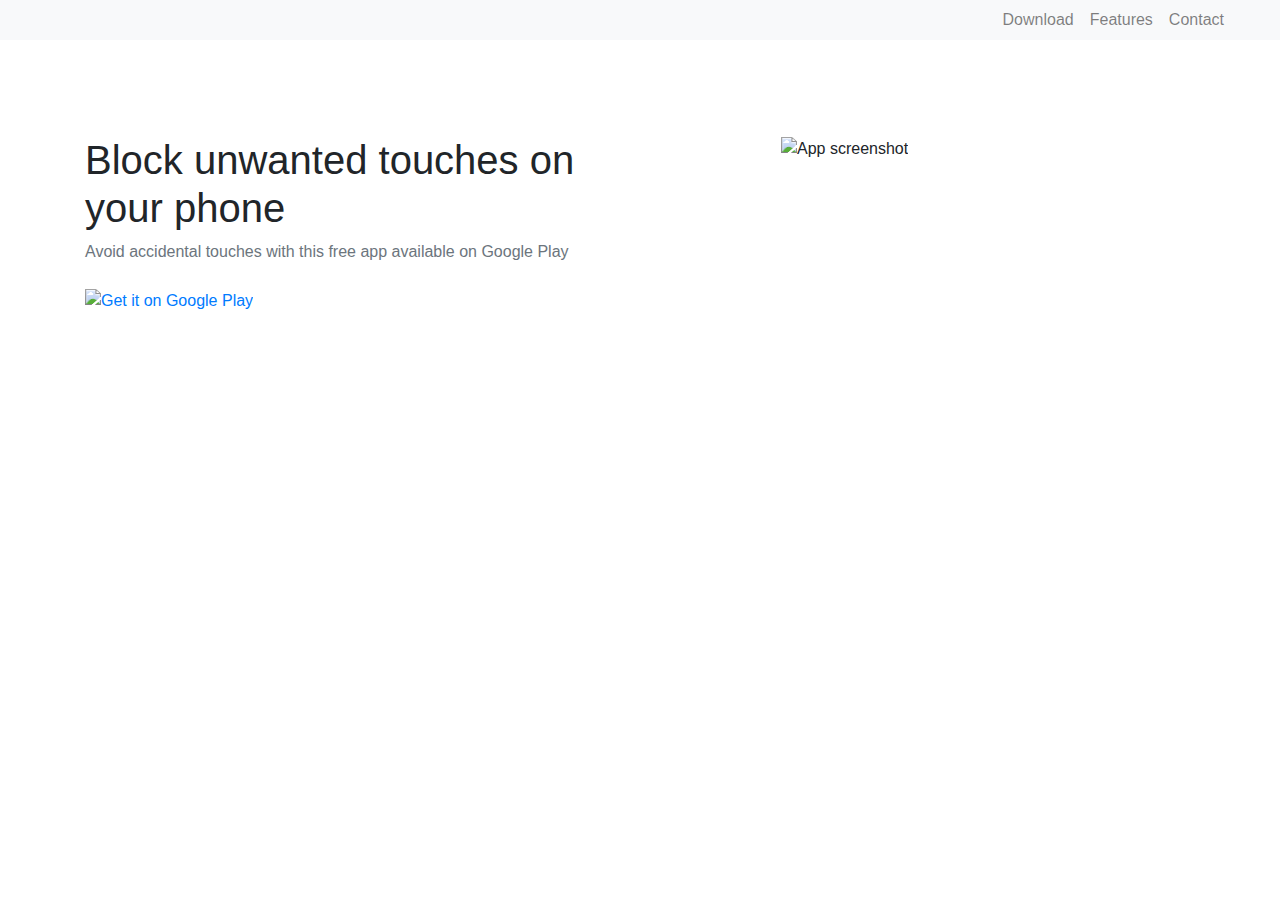
==== index.html @ 77efeb45 "Initial commit" ====
<!doctype html>
<html lang="en">
<head>
    <meta charset="utf-8">
    <meta name="viewport" content="width=device-width, initial-scale=1, shrink-to-fit=no">
    <link rel="stylesheet" href="https://stackpath.bootstrapcdn.com/bootstrap/4.4.1/css/bootstrap.min.css"
          integrity="sha384-Vkoo8x4CGsO3+Hhxv8T/Q5PaXtkKtu6ug5TOeNV6gBiFeWPGFN9MuhOf23Q9Ifjh" crossorigin="anonymous">
    <link rel="stylesheet" href="css/main.css">
    <link rel="icon" href="favicon.png">
    <title>Touch Blocker</title>
</head>
<body>
<nav class="navbar-expand-lg navbar-light bg-light main-nav">
    <button class="navbar-toggler" type="button">
        <span class="navbar-toggler-icon"></span>
    </button>
    <div class="collapse navbar-collapse">
        <ul class="navbar-nav ml-auto mr-5">
            <li class="nav-item">
                <a class="nav-link" href="#">Download</a>
            </li>
            <li class="nav-item">
                <a class="nav-link" href="#">Features</a>
            </li>
            <li class="nav-item">
                <a class="nav-link" href="#">Contact</a>
            </li>
        </ul>
    </div>
</nav>
<header class="container">
    <div class="row">
        <div class="col d-flex flex-column justify-content-center">
            <div class="mb-2">
                <h1>Block unwanted touches on your phone</h1>
                <p class="text-muted">Avoid accidental touches with this free app available on Google Play</p>
            </div>
            <a href='https://play.google.com/store/apps/details?id=com.clstudios.screenlock&pcampaignid=pcampaignidMKT-Other-global-all-co-prtnr-py-PartBadge-Mar2515-1'>
                <img class="google-play-link" alt='Get it on Google Play'
                     src='https://play.google.com/intl/en_us/badges/static/images/badges/en_badge_web_generic.png'/>
            </a>
        </div>
        <div class="col d-flex justify-content-center">
            <div class="screenshot-image">
                <img class="img-fluid" src="https://via.placeholder.com/1080x1920?text=App+Screenshot"
                     alt="App screenshot">
            </div>
        </div>
    </div>
</header>

<script src="https://code.jquery.com/jquery-3.4.1.slim.min.js"
        integrity="sha384-J6qa4849blE2+poT4WnyKhv5vZF5SrPo0iEjwBvKU7imGFAV0wwj1yYfoRSJoZ+n"
        crossorigin="anonymous"></script>
<script src="https://cdn.jsdelivr.net/npm/popper.js@1.16.0/dist/umd/popper.min.js"
        integrity="sha384-Q6E9RHvbIyZFJoft+2mJbHaEWldlvI9IOYy5n3zV9zzTtmI3UksdQRVvoxMfooAo"
        crossorigin="anonymous"></script>
<script src="https://stackpath.bootstrapcdn.com/bootstrap/4.4.1/js/bootstrap.min.js"
        integrity="sha384-wfSDF2E50Y2D1uUdj0O3uMBJnjuUD4Ih7YwaYd1iqfktj0Uod8GCExl3Og8ifwB6"
        crossorigin="anonymous"></script>
</body>
</html>
---- css/main.css ----
.main-nav {
    margin-bottom: 6rem;
}

.screenshot-image {
    width: 18rem;
}

.google-play-link {
    height: 5rem;
}
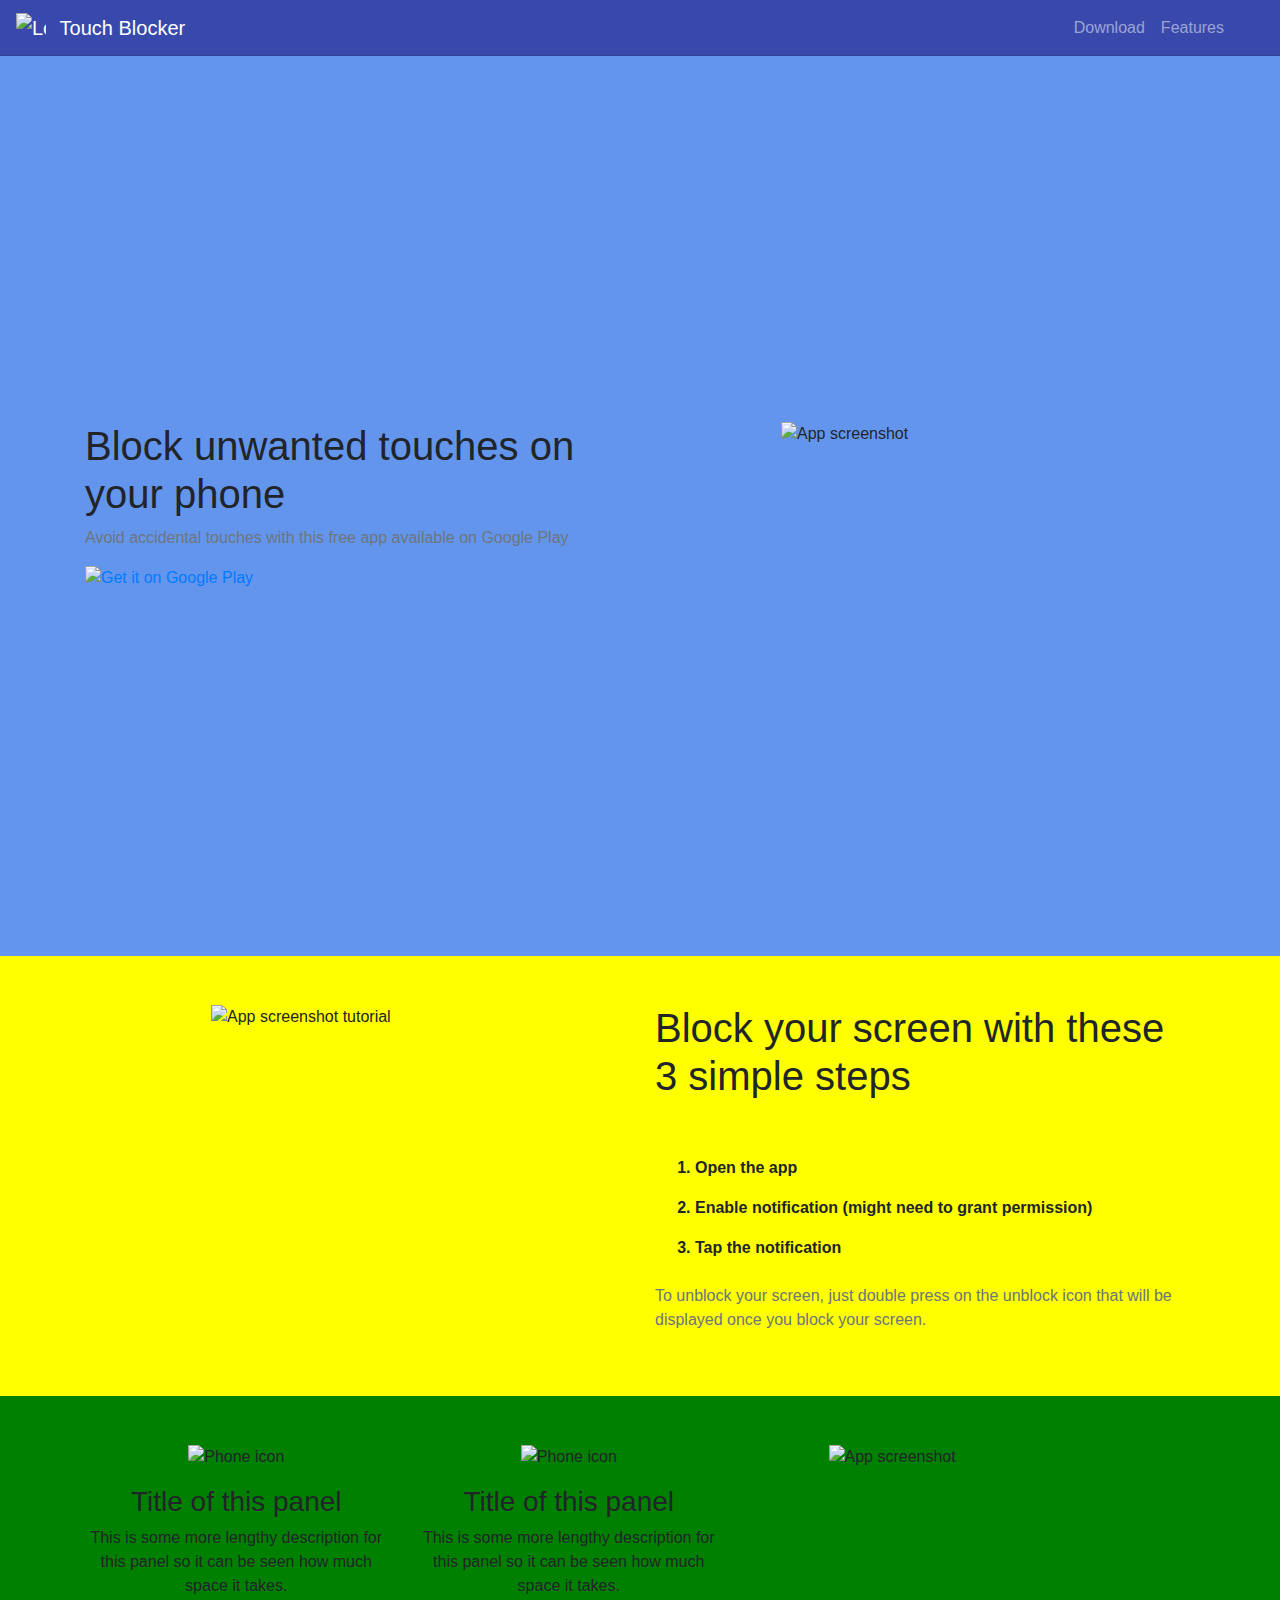
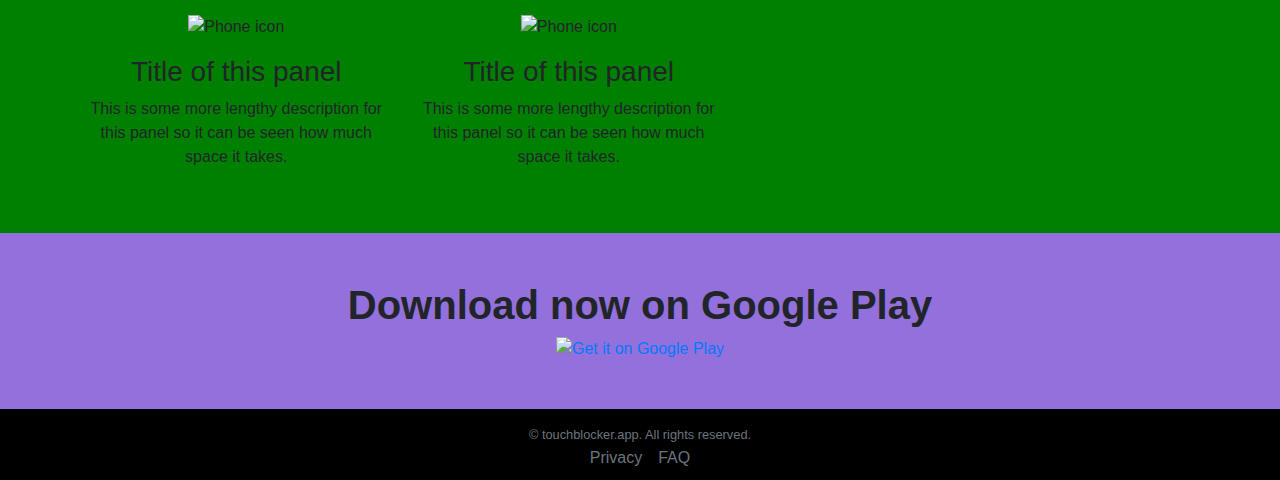
==== commit 37d4b9ee: "Finish layout for page" ====
--- a/index.html
+++ b/index.html
@@ -10,11 +10,15 @@
     <title>Touch Blocker</title>
 </head>
 <body>
-<nav class="navbar-expand-lg navbar-light bg-light main-nav">
+<nav class="navbar-expand-lg navbar-dark py-2 main-nav">
     <button class="navbar-toggler" type="button">
         <span class="navbar-toggler-icon"></span>
     </button>
     <div class="collapse navbar-collapse">
+        <a class="navbar-brand ml-3" href="#">
+            <img src="https://via.placeholder.com/30x30?text=Logo" width="30" height="30" class="d-inline-block align-top" alt="Logo">
+            <span class="ml-2">Touch Blocker</span>
+        </a>
         <ul class="navbar-nav ml-auto mr-5">
             <li class="nav-item">
                 <a class="nav-link" href="#">Download</a>
@@ -22,32 +26,130 @@
             <li class="nav-item">
                 <a class="nav-link" href="#">Features</a>
             </li>
-            <li class="nav-item">
-                <a class="nav-link" href="#">Contact</a>
-            </li>
         </ul>
     </div>
 </nav>
-<header class="container">
-    <div class="row">
-        <div class="col d-flex flex-column justify-content-center">
-            <div class="mb-2">
+<div class="header-top d-flex flex-column justify-content-center" style="background-color: cornflowerblue">
+    <header class="container">
+        <div class="row">
+            <div class="col-6 d-flex flex-column justify-content-center">
                 <h1>Block unwanted touches on your phone</h1>
                 <p class="text-muted">Avoid accidental touches with this free app available on Google Play</p>
+                <a href='https://play.google.com/store/apps/details?id=com.clstudios.screenlock&pcampaignid=pcampaignidMKT-Other-global-all-co-prtnr-py-PartBadge-Mar2515-1'>
+                    <img class="google-play-link" alt='Get it on Google Play'
+                         src='https://play.google.com/intl/en_us/badges/static/images/badges/en_badge_web_generic.png'/>
+                </a>
             </div>
-            <a href='https://play.google.com/store/apps/details?id=com.clstudios.screenlock&pcampaignid=pcampaignidMKT-Other-global-all-co-prtnr-py-PartBadge-Mar2515-1'>
-                <img class="google-play-link" alt='Get it on Google Play'
-                     src='https://play.google.com/intl/en_us/badges/static/images/badges/en_badge_web_generic.png'/>
-            </a>
+            <div class="col-6 d-flex justify-content-center">
+                <div class="screenshot-image">
+                    <img class="img-fluid" src="https://via.placeholder.com/1080x1920?text=App+Screenshot"
+                         alt="App screenshot">
+                </div>
+            </div>
         </div>
-        <div class="col d-flex justify-content-center">
-            <div class="screenshot-image">
-                <img class="img-fluid" src="https://via.placeholder.com/1080x1920?text=App+Screenshot"
-                     alt="App screenshot">
+    </header>
+</div>
+
+<div style="background-color: yellow">
+    <div class="container">
+        <div class="row py-5">
+            <div class="col-6 d-flex justify-content-center">
+                <div class="screenshot-image">
+                    <img class="img-fluid" src="https://via.placeholder.com/1080x1920?text=App+Screenshot+Tutorial"
+                         alt="App screenshot tutorial">
+                </div>
+            </div>
+            <div class="col-6 d-flex flex-column justify-content-center">
+                <h1 class="mb-5">Block your screen with these<br>3 simple steps</h1>
+                <ol class="ordered-list">
+                    <li>Open the app</li>
+                    <li>Enable notification (might need to grant permission)</li>
+                    <li>Tap the notification</li>
+                </ol>
+                <p class="text-muted">To unblock your screen, just double press on the unblock icon that will be displayed once you block your screen.</p>
             </div>
         </div>
     </div>
-</header>
+</div>
+
+<div style="background-color: green">
+    <div class="container">
+        <div class="row py-5">
+            <div class="col-7 d-flex flex-column justify-content-center">
+                <div class="row">
+                    <div class="col-6">
+                        <div class="text-center">
+                            <img class="img-fluid" src="https://via.placeholder.com/64x64?text=Mobile+Icon"
+                                 alt="Phone icon">
+                            <h3 class="mt-3">Title of this panel</h3>
+                            <p class="mt-2">This is some more lengthy description for this panel so it can be seen how much space it takes.</p>
+                        </div>
+                    </div>
+                    <div class="col-6">
+                        <div class="text-center">
+                            <img class="img-fluid" src="https://via.placeholder.com/64x64?text=Mobile+Icon"
+                                 alt="Phone icon">
+                            <h3 class="mt-3">Title of this panel</h3>
+                            <p class="mt-2">This is some more lengthy description for this panel so it can be seen how much space it takes.</p>
+                        </div>
+                    </div>
+                </div>
+                <div class="row">
+                    <div class="col-6">
+                        <div class="text-center">
+                            <img class="img-fluid" src="https://via.placeholder.com/64x64?text=Mobile+Icon"
+                                 alt="Phone icon">
+                            <h3 class="mt-3">Title of this panel</h3>
+                            <p class="mt-2">This is some more lengthy description for this panel so it can be seen how much space it takes.</p>
+                        </div>
+                    </div>
+                    <div class="col-6">
+                        <div class="text-center">
+                            <img class="img-fluid" src="https://via.placeholder.com/64x64?text=Mobile+Icon"
+                                 alt="Phone icon">
+                            <h3 class="mt-3">Title of this panel</h3>
+                            <p class="mt-2">This is some more lengthy description for this panel so it can be seen how much space it takes.</p>
+                        </div>
+                    </div>
+                </div>
+            </div>
+            <div class="col-5 d-flex justify-content-center">
+                <div class="screenshot-image">
+                    <img class="img-fluid" src="https://via.placeholder.com/1080x1920?text=App+Screenshot"
+                         alt="App screenshot">
+                </div>
+            </div>
+        </div>
+    </div>
+</div>
+
+<div style="background-color: mediumpurple">
+    <div class="container">
+        <div class="row py-5">
+            <div class="col-12 text-center">
+                <h1 class="font-weight-bold">Download now on Google Play</h1>
+                <a href='https://play.google.com/store/apps/details?id=com.clstudios.screenlock&pcampaignid=pcampaignidMKT-Other-global-all-co-prtnr-py-PartBadge-Mar2515-1'>
+                    <img class="google-play-link-lg" alt='Get it on Google Play'
+                         src='https://play.google.com/intl/en_us/badges/static/images/badges/en_badge_web_generic.png'/>
+                </a>
+            </div>
+        </div>
+    </div>
+</div>
+
+<div style="background-color: black">
+    <div class="container-fluid">
+        <div class="row text-center pt-3 pb-2">
+            <div class="col-12">
+                <p class="small-text m-0">© touchblocker.app. All rights reserved.</p>
+                <ul class="footer-nav d-flex justify-content-center">
+                    <li><a class="footer-link" href="#">Privacy</a></li>
+                    <li><a class="footer-link" href="#">FAQ</a></li>
+                </ul>
+            </div>
+        </div>
+    </div>
+</div>
 
 <script src="https://code.jquery.com/jquery-3.4.1.slim.min.js"
         integrity="sha384-J6qa4849blE2+poT4WnyKhv5vZF5SrPo0iEjwBvKU7imGFAV0wwj1yYfoRSJoZ+n"
--- a/css/main.css
+++ b/css/main.css
@@ -1,5 +1,14 @@
+* {
+    /*border: 1px solid red;*/
+}
+
 .main-nav {
-    margin-bottom: 6rem;
+    background-color: #3949ab;
+    box-shadow: 0 0.5rem 1rem rgba(0, 0, 0, .05), inset 0 -1px 0 rgba(0, 0, 0, .1);
+}
+
+.header-top {
+    height: 100vh;
 }
 
 .screenshot-image {
@@ -8,4 +17,44 @@
 
 .google-play-link {
     height: 5rem;
+}
+
+.google-play-link-lg {
+    height: 6rem;
+}
+
+.ordered-list > li {
+    padding-top: 0.5rem;
+    padding-bottom: 0.5rem;
+    font-weight: bold;
+}
+
+.small-text {
+    color: #6c757d;
+    font-size: 0.8rem;
+}
+
+.footer-nav {
+    list-style-type: none;
+    margin: 0;
+    padding: 0;
+}
+
+.footer-nav li {
+    padding: 0.1rem 0.5rem;
+}
+
+.footer-link {
+    color: #6c757d;
+    text-decoration: none;
+}
+
+.footer-link:hover {
+    color: #7c858d;
+    text-decoration: none;
+}
+
+.footer-link:active {
+    color: #8c959d;
+    text-decoration: none;
 }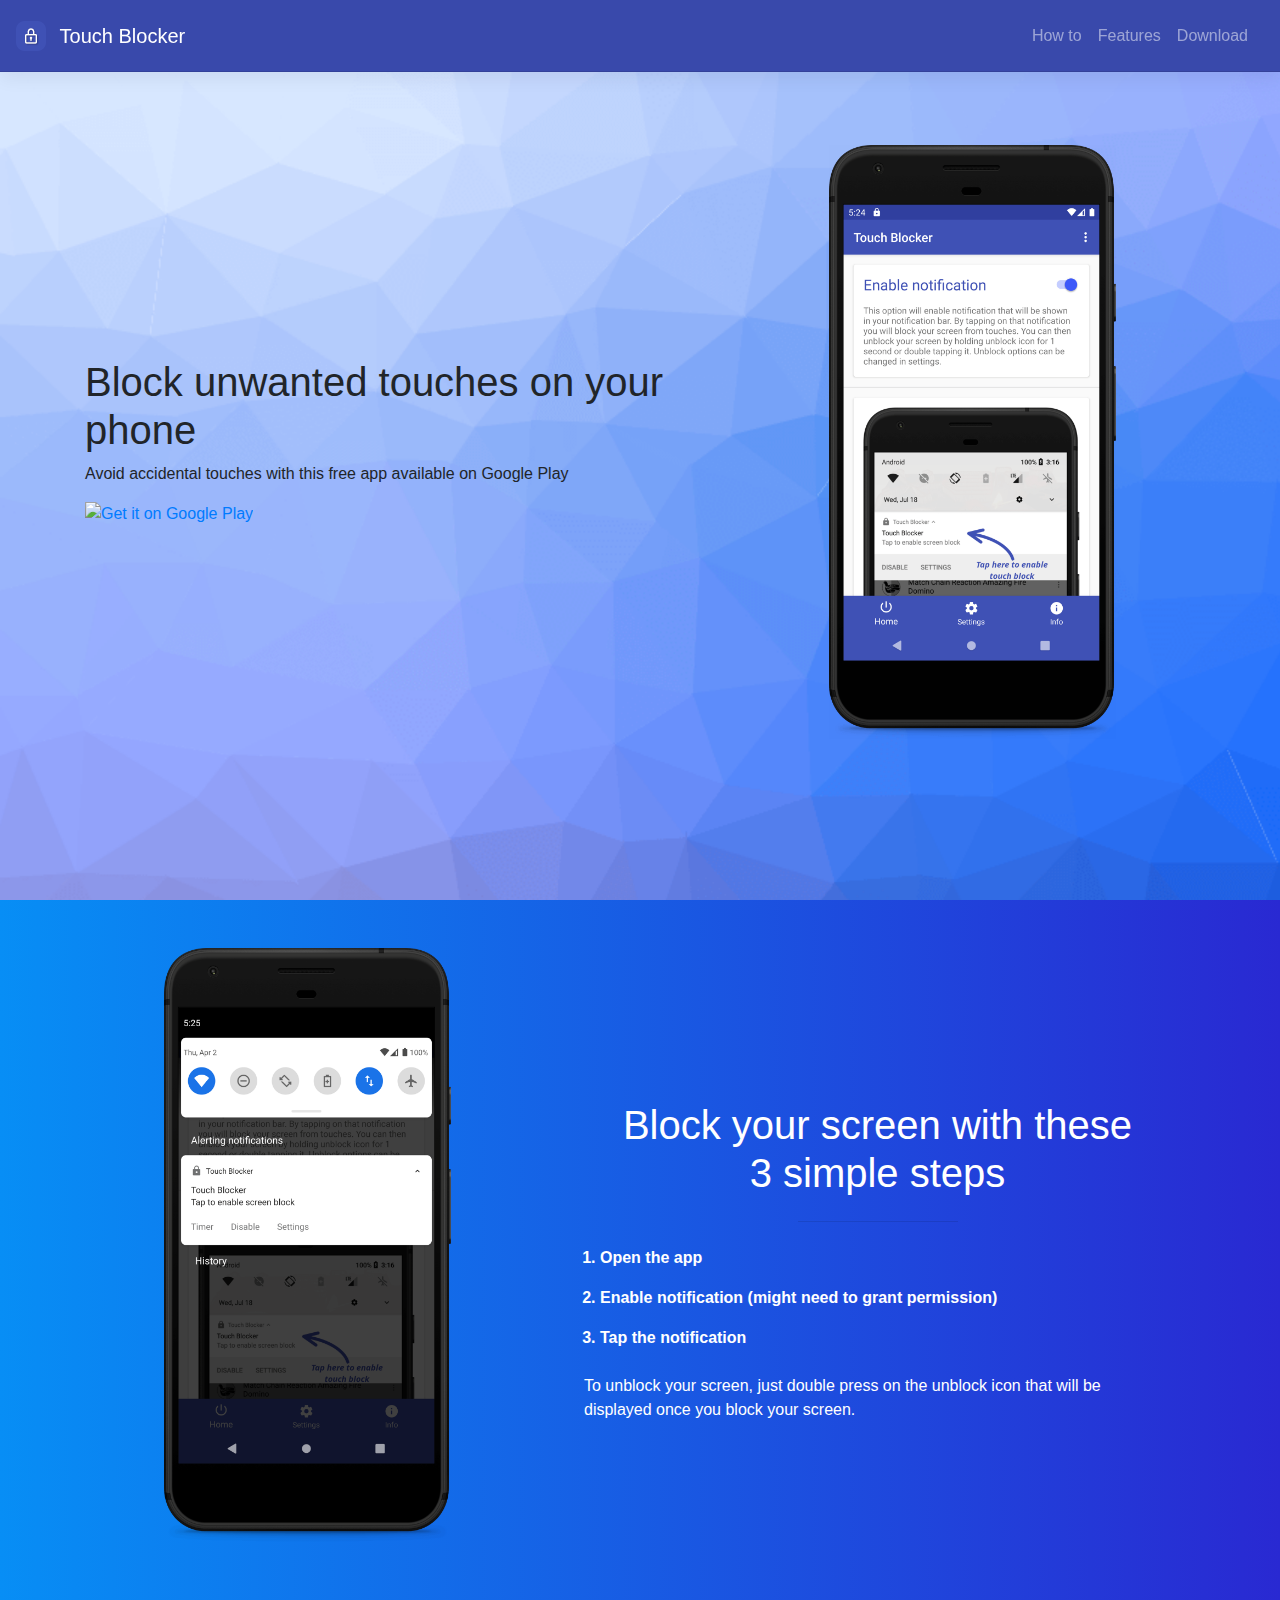
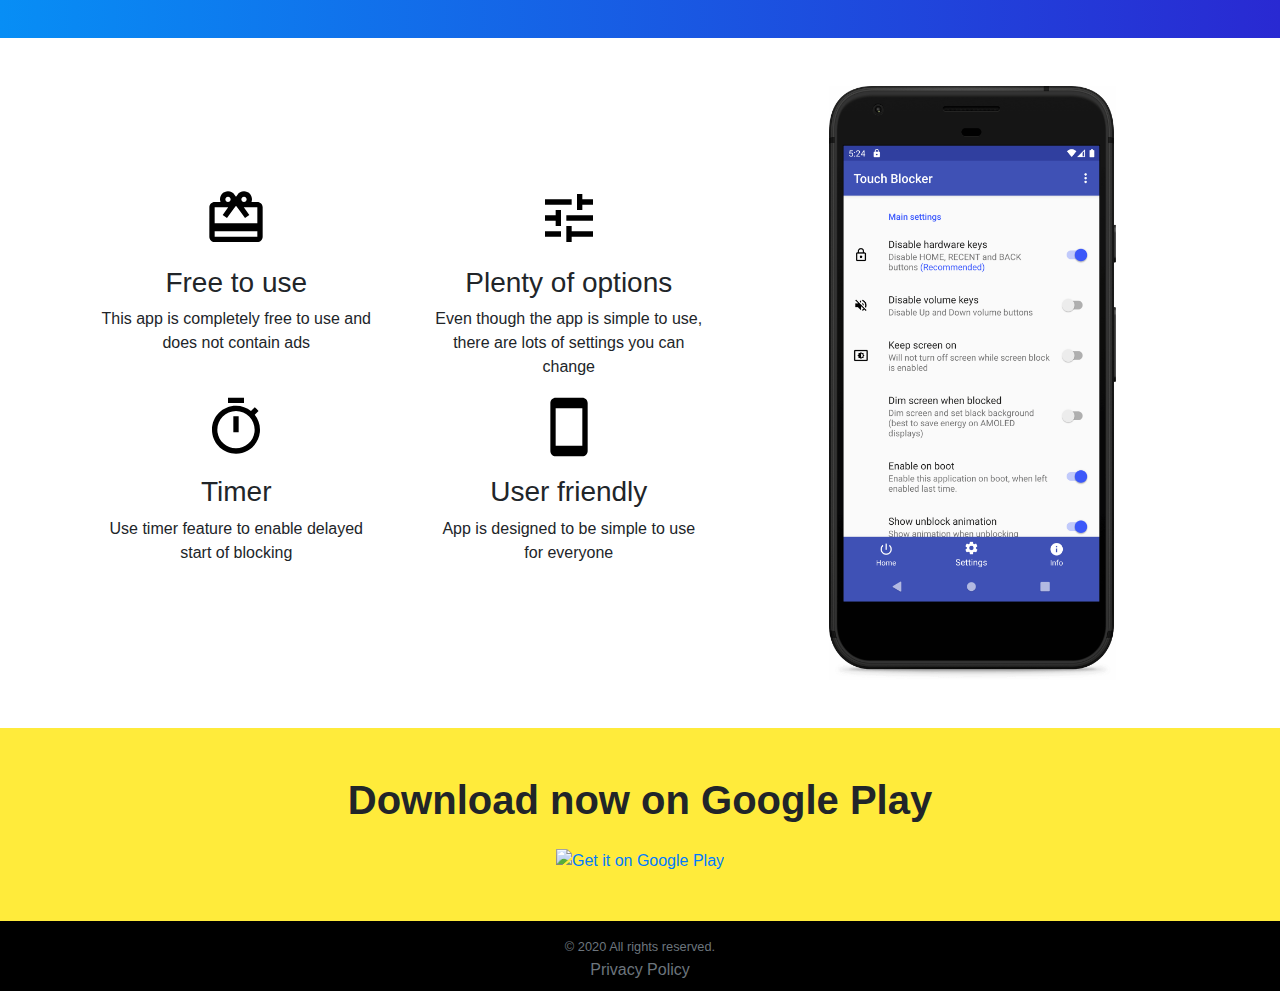
==== commit 7e06a1d0: "Complete first version of website" ====
--- a/index.html
+++ b/index.html
@@ -1,133 +1,164 @@
 <!doctype html>
 <html lang="en">
+
 <head>
+    <!-- Global site tag (gtag.js) - Google Analytics -->
+    <!--<script async src="https://www.googletagmanager.com/gtag/js?id=G-R5GS6PT0TZ"></script>
+    <script>
+        window.dataLayer = window.dataLayer || [];
+        function gtag(){dataLayer.push(arguments);}
+        gtag('js', new Date());
+
+        gtag('config', 'G-R5GS6PT0TZ');
+    </script>-->
+
     <meta charset="utf-8">
     <meta name="viewport" content="width=device-width, initial-scale=1, shrink-to-fit=no">
+    <!-- Bootstrap -->
     <link rel="stylesheet" href="https://stackpath.bootstrapcdn.com/bootstrap/4.4.1/css/bootstrap.min.css"
           integrity="sha384-Vkoo8x4CGsO3+Hhxv8T/Q5PaXtkKtu6ug5TOeNV6gBiFeWPGFN9MuhOf23Q9Ifjh" crossorigin="anonymous">
     <link rel="stylesheet" href="css/main.css">
     <link rel="icon" href="favicon.png">
-    <title>Touch Blocker</title>
+    <title>Touch Blocker - Block screen touch</title>
 </head>
+
 <body>
-<nav class="navbar-expand-lg navbar-dark py-2 main-nav">
-    <button class="navbar-toggler" type="button">
-        <span class="navbar-toggler-icon"></span>
-    </button>
-    <div class="collapse navbar-collapse">
-        <a class="navbar-brand ml-3" href="#">
-            <img src="https://via.placeholder.com/30x30?text=Logo" width="30" height="30" class="d-inline-block align-top" alt="Logo">
+
+<nav class="main-nav navbar-expand-sm navbar-dark py-3" id="mainNav">
+    <div class="d-flex justify-content-start mx-3">
+        <a class="navbar-brand d-block d-sm-none" href="/">
+            <img src="img/logo.png" width="30" height="30"
+                 class="d-inline-block align-top" alt="Logo">
             <span class="ml-2">Touch Blocker</span>
         </a>
-        <ul class="navbar-nav ml-auto mr-5">
-            <li class="nav-item">
-                <a class="nav-link" href="#">Download</a>
+
+        <button class="navbar-toggler ml-auto" type="button" data-toggle="collapse" data-target="#navbarContent">
+            <span class="navbar-toggler-icon"></span>
+        </button>
+    </div>
+    <div class="collapse navbar-collapse" id="navbarContent">
+        <a class="navbar-brand ml-3 d-sm-block d-none" href="#">
+            <img src="img/logo.png" width="30" height="30"
+                 class="d-inline-block align-top" alt="Logo">
+            <span class="ml-2">Touch Blocker</span>
+        </a>
+        <ul class="nav navbar-nav d-flex ml-0 ml-sm-auto mr-4 mt-3 mt-sm-0">
+            <li class="nav-item align-self-end align-self-sm-start">
+                <a class="nav-link" href="javascript:void(0);" onclick="scrollToAnchor('showcaseApp')">How to</a>
             </li>
-            <li class="nav-item">
-                <a class="nav-link" href="#">Features</a>
+            <li class="nav-item align-self-end align-self-sm-start">
+                <a class="nav-link" href="javascript:void(0);" onclick="scrollToAnchor('featuresApp')">Features</a>
+            </li>
+            <li class="nav-item align-self-end align-self-sm-start">
+                <a class="nav-link" href="javascript:void(0);" onclick="scrollToAnchor('downloadApp')">Download</a>
             </li>
         </ul>
     </div>
 </nav>
-<div class="header-top d-flex flex-column justify-content-center" style="background-color: cornflowerblue">
-    <header class="container">
-        <div class="row">
-            <div class="col-6 d-flex flex-column justify-content-center">
-                <h1>Block unwanted touches on your phone</h1>
-                <p class="text-muted">Avoid accidental touches with this free app available on Google Play</p>
-                <a href='https://play.google.com/store/apps/details?id=com.clstudios.screenlock&pcampaignid=pcampaignidMKT-Other-global-all-co-prtnr-py-PartBadge-Mar2515-1'>
-                    <img class="google-play-link" alt='Get it on Google Play'
-                         src='https://play.google.com/intl/en_us/badges/static/images/badges/en_badge_web_generic.png'/>
-                </a>
-            </div>
-            <div class="col-6 d-flex justify-content-center">
-                <div class="screenshot-image">
-                    <img class="img-fluid" src="https://via.placeholder.com/1080x1920?text=App+Screenshot"
-                         alt="App screenshot">
+
+<main class="header-full">
+    <div class="d-flex flex-column justify-content-center h-100">
+        <div class="masthead container">
+            <div class="row">
+                <div class="masthead-left col-12 col-lg-7 mb-5 mb-lg-0 d-flex flex-column justify-content-center align-items-center align-items-lg-start">
+                    <h1>Block unwanted touches on your phone</h1>
+                    <p>Avoid accidental touches with this free app available on Google Play</p>
+                    <a href='https://play.google.com/store/apps/details?id=com.clstudios.screenlock&pcampaignid=pcampaignidMKT-Other-global-all-co-prtnr-py-PartBadge-Mar2515-1'>
+                        <img class="google-play-link" alt='Get it on Google Play'
+                             src='https://play.google.com/intl/en_us/badges/static/images/badges/en_badge_web_generic.png'/>
+                    </a>
+                </div>
+                <div class="col-12 col-lg-5 d-flex justify-content-center">
+                    <div class="screenshot-image">
+                        <img class="img-fluid" src="img/main_screenshot.png"
+                             alt="App screenshot">
+                    </div>
                 </div>
             </div>
         </div>
-    </header>
-</div>
+    </div>
+</main>
 
-<div style="background-color: yellow">
+<section class="showcase" id="showcaseApp">
     <div class="container">
-        <div class="row py-5">
-            <div class="col-6 d-flex justify-content-center">
+        <div class="row py-5 flex-column-reverse flex-lg-row">
+            <div class="col-12 col-lg-5 d-flex justify-content-center mb-5">
                 <div class="screenshot-image">
-                    <img class="img-fluid" src="https://via.placeholder.com/1080x1920?text=App+Screenshot+Tutorial"
-                         alt="App screenshot tutorial">
+                    <img class="img-fluid" src="img/notification_screenshot.png"
+                         alt="Notification screenshot">
                 </div>
             </div>
-            <div class="col-6 d-flex flex-column justify-content-center">
-                <h1 class="mb-5">Block your screen with these<br>3 simple steps</h1>
+            <div class="col-12 col-lg-7 d-flex flex-column justify-content-center mb-5 mb-lg-0">
+                <h1 class="text-center">Block your screen with these<br>3 simple steps</h1>
+                <hr/>
                 <ol class="ordered-list">
                     <li>Open the app</li>
                     <li>Enable notification (might need to grant permission)</li>
                     <li>Tap the notification</li>
                 </ol>
-                <p class="text-muted">To unblock your screen, just double press on the unblock icon that will be displayed once you block your screen.</p>
+                <p class="px-4">To unblock your screen, just double press on the unblock icon that will be
+                    displayed once you block your screen.</p>
             </div>
         </div>
     </div>
-</div>
+</section>
 
-<div style="background-color: green">
+<section class="features" id="featuresApp">
     <div class="container">
         <div class="row py-5">
-            <div class="col-7 d-flex flex-column justify-content-center">
+            <div class="feature-list col-12 col-lg-7 d-flex flex-column justify-content-center mt-2 mb-5 mt-lg-0 mb-lg-0">
                 <div class="row">
-                    <div class="col-6">
-                        <div class="text-center">
-                            <img class="img-fluid" src="https://via.placeholder.com/64x64?text=Mobile+Icon"
-                                 alt="Phone icon">
-                            <h3 class="mt-3">Title of this panel</h3>
-                            <p class="mt-2">This is some more lengthy description for this panel so it can be seen how much space it takes.</p>
+                    <div class="col-12 col-lg-6 py-2 py-lg-0">
+                        <div class="feature-item text-center">
+                            <img class="img-fluid" src="img/icons/gift_icon.svg"
+                                 alt="Gift icon" width="64" height="64">
+                            <h3 class="mt-3">Free to use</h3>
+                            <p class="mt-2">This app is completely free to use and does not contain ads</p>
                         </div>
                     </div>
-                    <div class="col-6">
-                        <div class="text-center">
-                            <img class="img-fluid" src="https://via.placeholder.com/64x64?text=Mobile+Icon"
-                                 alt="Phone icon">
-                            <h3 class="mt-3">Title of this panel</h3>
-                            <p class="mt-2">This is some more lengthy description for this panel so it can be seen how much space it takes.</p>
+                    <div class="col-12 col-lg-6 py-2 py-lg-0">
+                        <div class="feature-item text-center">
+                            <img class="img-fluid" src="img/icons/options_icon.svg"
+                                 alt="Options icon" width="64" height="64">
+                            <h3 class="mt-3">Plenty of options</h3>
+                            <p class="mt-2">Even though the app is simple to use, there are lots of settings you can change</p>
                         </div>
                     </div>
                 </div>
                 <div class="row">
-                    <div class="col-6">
-                        <div class="text-center">
-                            <img class="img-fluid" src="https://via.placeholder.com/64x64?text=Mobile+Icon"
-                                 alt="Phone icon">
-                            <h3 class="mt-3">Title of this panel</h3>
-                            <p class="mt-2">This is some more lengthy description for this panel so it can be seen how much space it takes.</p>
+                    <div class="col-12 col-lg-6 py-2 py-lg-0">
+                        <div class="text-center feature-item">
+                            <img class="img-fluid" src="img/icons/timer_icon.svg"
+                                 alt="Stopwatch icon" width="64" height="64">
+                            <h3 class="mt-3">Timer</h3>
+                            <p class="mt-2">Use timer feature to enable delayed start of blocking</p>
                         </div>
                     </div>
-                    <div class="col-6">
-                        <div class="text-center">
-                            <img class="img-fluid" src="https://via.placeholder.com/64x64?text=Mobile+Icon"
-                                 alt="Phone icon">
-                            <h3 class="mt-3">Title of this panel</h3>
-                            <p class="mt-2">This is some more lengthy description for this panel so it can be seen how much space it takes.</p>
+                    <div class="col-12 col-lg-6 py-2 py-lg-0">
+                        <div class="text-center feature-item">
+                            <img class="img-fluid" src="img/icons/device_icon.svg"
+                                 alt="Device icon" width="64" height="64">
+                            <h3 class="mt-3">User friendly</h3>
+                            <p class="mt-2">App is designed to be simple to use for everyone</p>
                         </div>
                     </div>
                 </div>
             </div>
-            <div class="col-5 d-flex justify-content-center">
+            <div class="col-12 col-lg-5 d-flex justify-content-center">
                 <div class="screenshot-image">
-                    <img class="img-fluid" src="https://via.placeholder.com/1080x1920?text=App+Screenshot"
-                         alt="App screenshot">
+                    <img class="img-fluid" src="img/settings_screenshot.png"
+                         alt="Settings screenshot">
                 </div>
             </div>
         </div>
     </div>
-</div>
+</section>
 
-<div style="background-color: mediumpurple">
+<section class="download" id="downloadApp">
     <div class="container">
         <div class="row py-5">
             <div class="col-12 text-center">
-                <h1 class="font-weight-bold">Download now on Google Play</h1>
+                <h1 class="font-weight-bold mb-4">Download now on Google Play</h1>
                 <a href='https://play.google.com/store/apps/details?id=com.clstudios.screenlock&pcampaignid=pcampaignidMKT-Other-global-all-co-prtnr-py-PartBadge-Mar2515-1'>
                     <img class="google-play-link-lg" alt='Get it on Google Play'
                          src='https://play.google.com/intl/en_us/badges/static/images/badges/en_badge_web_generic.png'/>
@@ -135,16 +166,15 @@
             </div>
         </div>
     </div>
-</div>
+</section>
 
 <div style="background-color: black">
     <div class="container-fluid">
         <div class="row text-center pt-3 pb-2">
             <div class="col-12">
-                <p class="small-text m-0">© touchblocker.app. All rights reserved.</p>
+                <p class="small-text m-0">© 2020 All rights reserved.</p>
                 <ul class="footer-nav d-flex justify-content-center">
-                    <li><a class="footer-link" href="#">Privacy</a></li>
-                    <li><a class="footer-link" href="#">FAQ</a></li>
+                    <li><a class="footer-link" href="/policy">Privacy Policy</a></li>
                 </ul>
             </div>
         </div>
@@ -160,5 +190,6 @@
 <script src="https://stackpath.bootstrapcdn.com/bootstrap/4.4.1/js/bootstrap.min.js"
         integrity="sha384-wfSDF2E50Y2D1uUdj0O3uMBJnjuUD4Ih7YwaYd1iqfktj0Uod8GCExl3Og8ifwB6"
         crossorigin="anonymous"></script>
+<script src="js/main.js" async defer></script>
 </body>
 </html>--- a/css/main.css
+++ b/css/main.css
@@ -1,14 +1,66 @@
-* {
-    /*border: 1px solid red;*/
+html {
+    scroll-behavior: smooth;
 }
 
 .main-nav {
+    position: fixed;
+    top: 0;
+    left: 0;
+    width: 100vw;
+    z-index: 1030;
     background-color: #3949ab;
     box-shadow: 0 0.5rem 1rem rgba(0, 0, 0, .05), inset 0 -1px 0 rgba(0, 0, 0, .1);
 }
 
-.header-top {
-    height: 100vh;
+.masthead {
+    margin-top: 5rem;
+    padding-top: 3rem;
+    padding-bottom: 4rem;
+}
+
+.masthead-left > * {
+    width: fit-content;
+    text-align: center;
+}
+
+@media (min-width: 992px) {
+    main.header-full {
+        height: 100vh;
+    }
+
+    .masthead {
+        margin-top: inherit;
+    }
+
+    .masthead-left > * {
+        width: inherit;
+        text-align: inherit;
+    }
+}
+
+.header-full {
+    background-image: url("../img/header_background.png");
+    background-size: cover;
+    min-height: 50rem;
+}
+
+.showcase {
+    background: rgb(7,142,245);
+    background: linear-gradient(90deg, rgba(7,142,245,1) 0%, rgba(41,41,210,1) 100%, rgba(2,0,36,1) 100%);
+    color: white;
+}
+
+.showcase hr {
+    width: 10rem;
+}
+
+.download {
+    background-color: #ffeb3b;
+}
+
+.feature-list .feature-item {
+    margin-left: 1rem;
+    margin-right: 1rem;
 }
 
 .screenshot-image {
@@ -57,4 +109,15 @@
 .footer-link:active {
     color: #8c959d;
     text-decoration: none;
+}
+
+.centered-text {
+    padding: 1em;
+    max-width: 50rem;
+    margin: 0 auto;
+    text-align: justify;
+}
+
+#privacyPolicy {
+    margin-top: 6rem;
 }